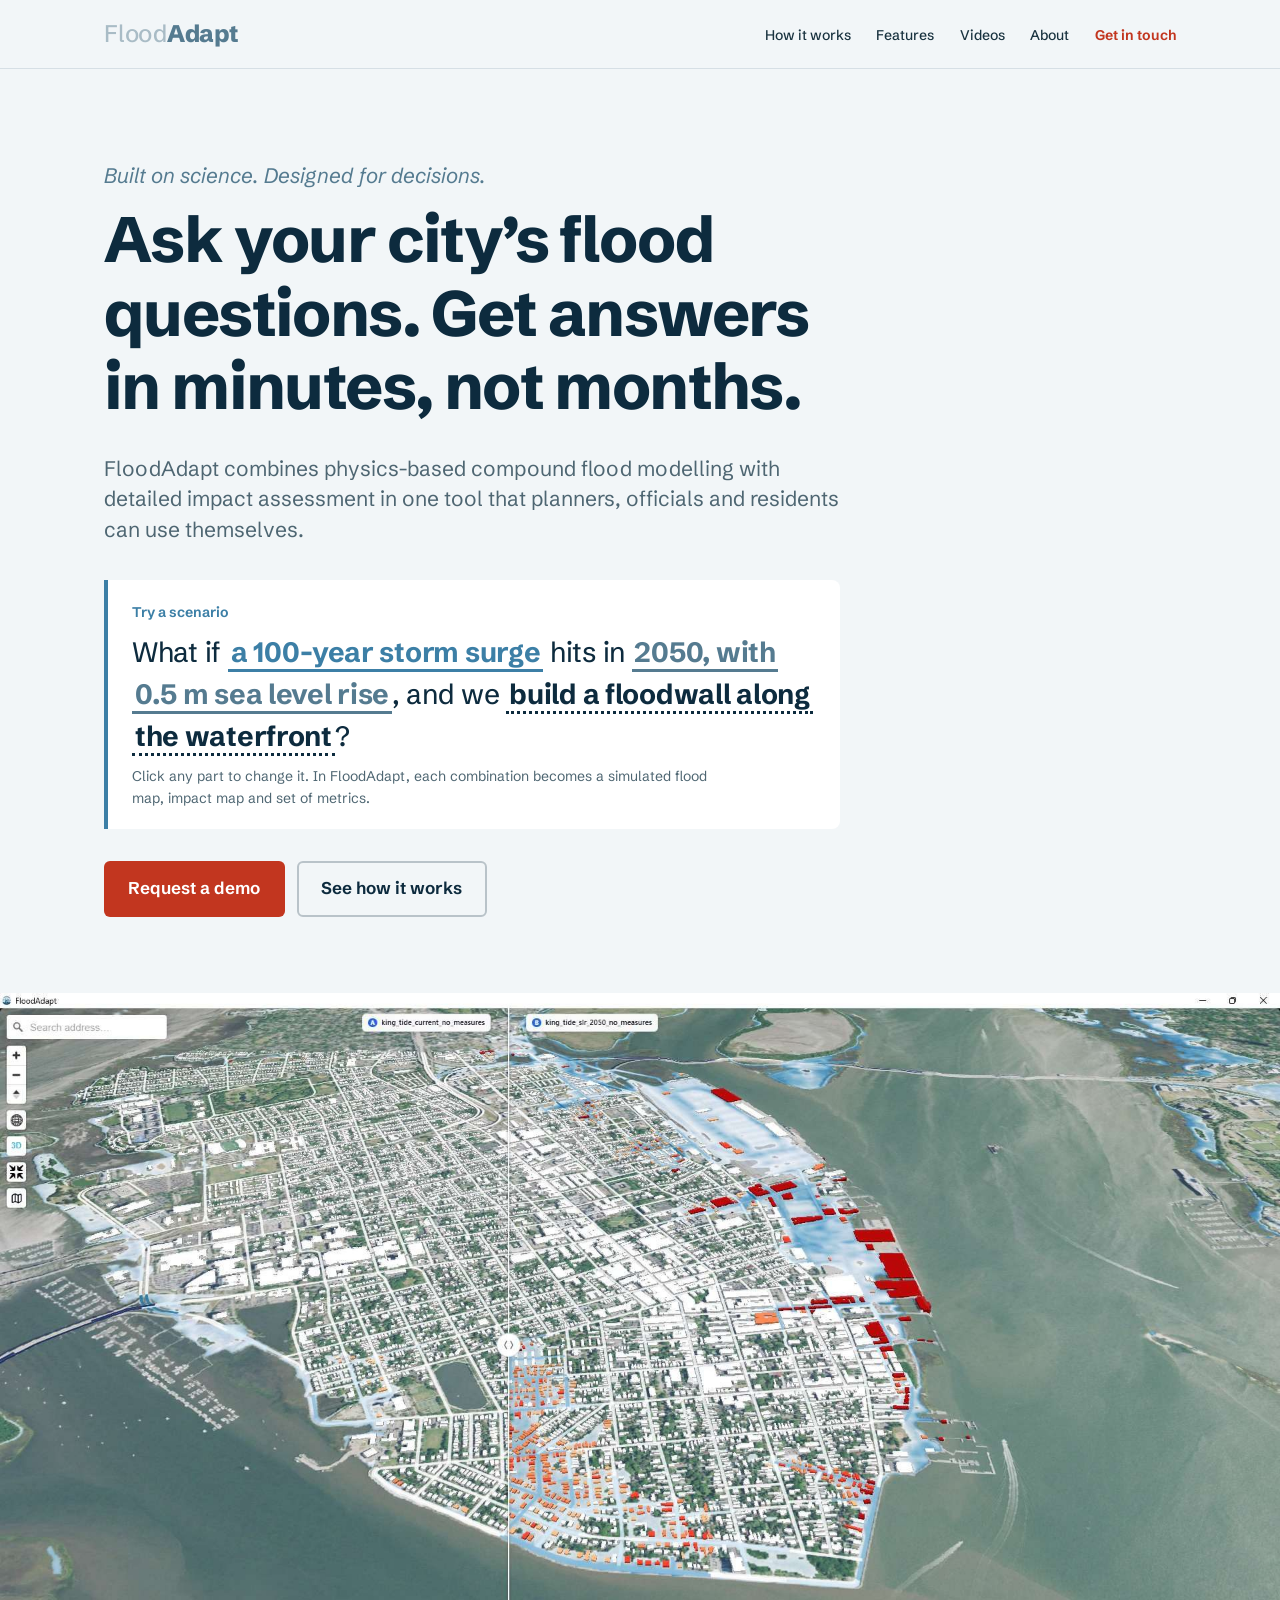
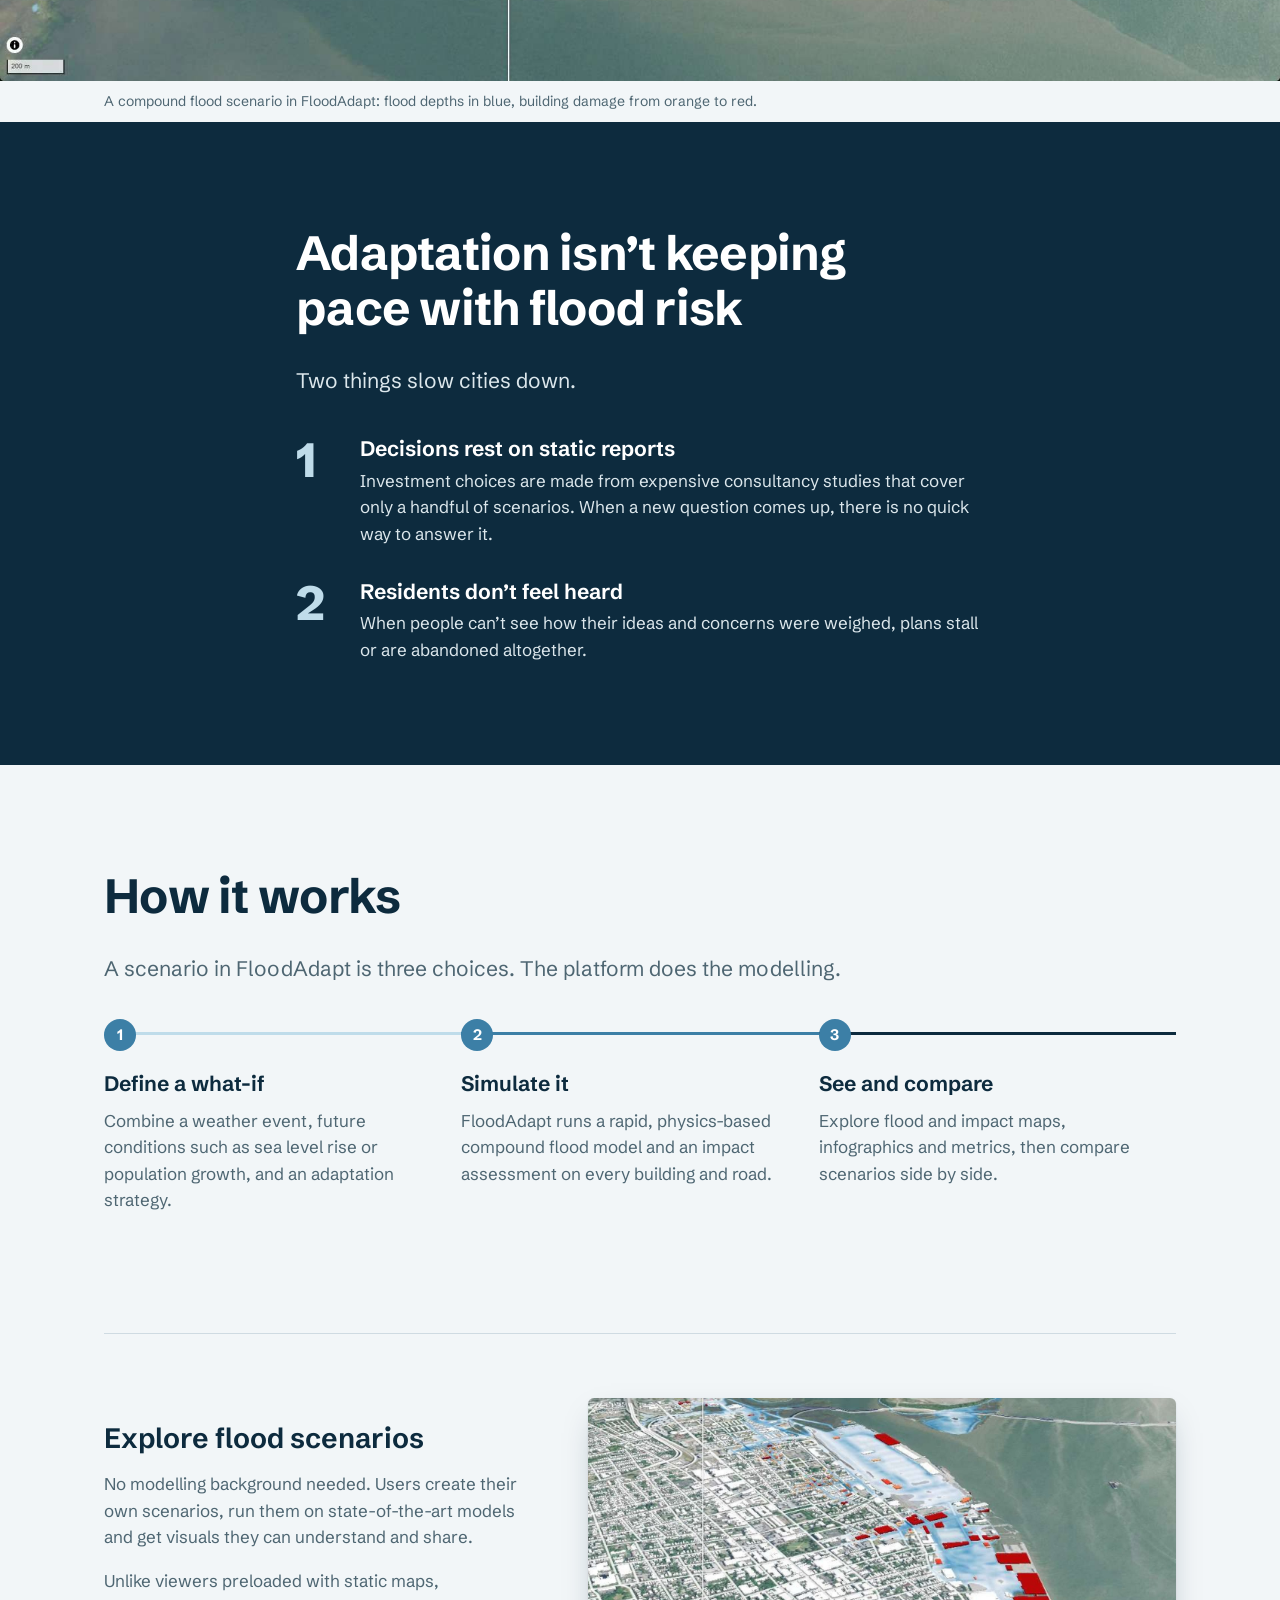
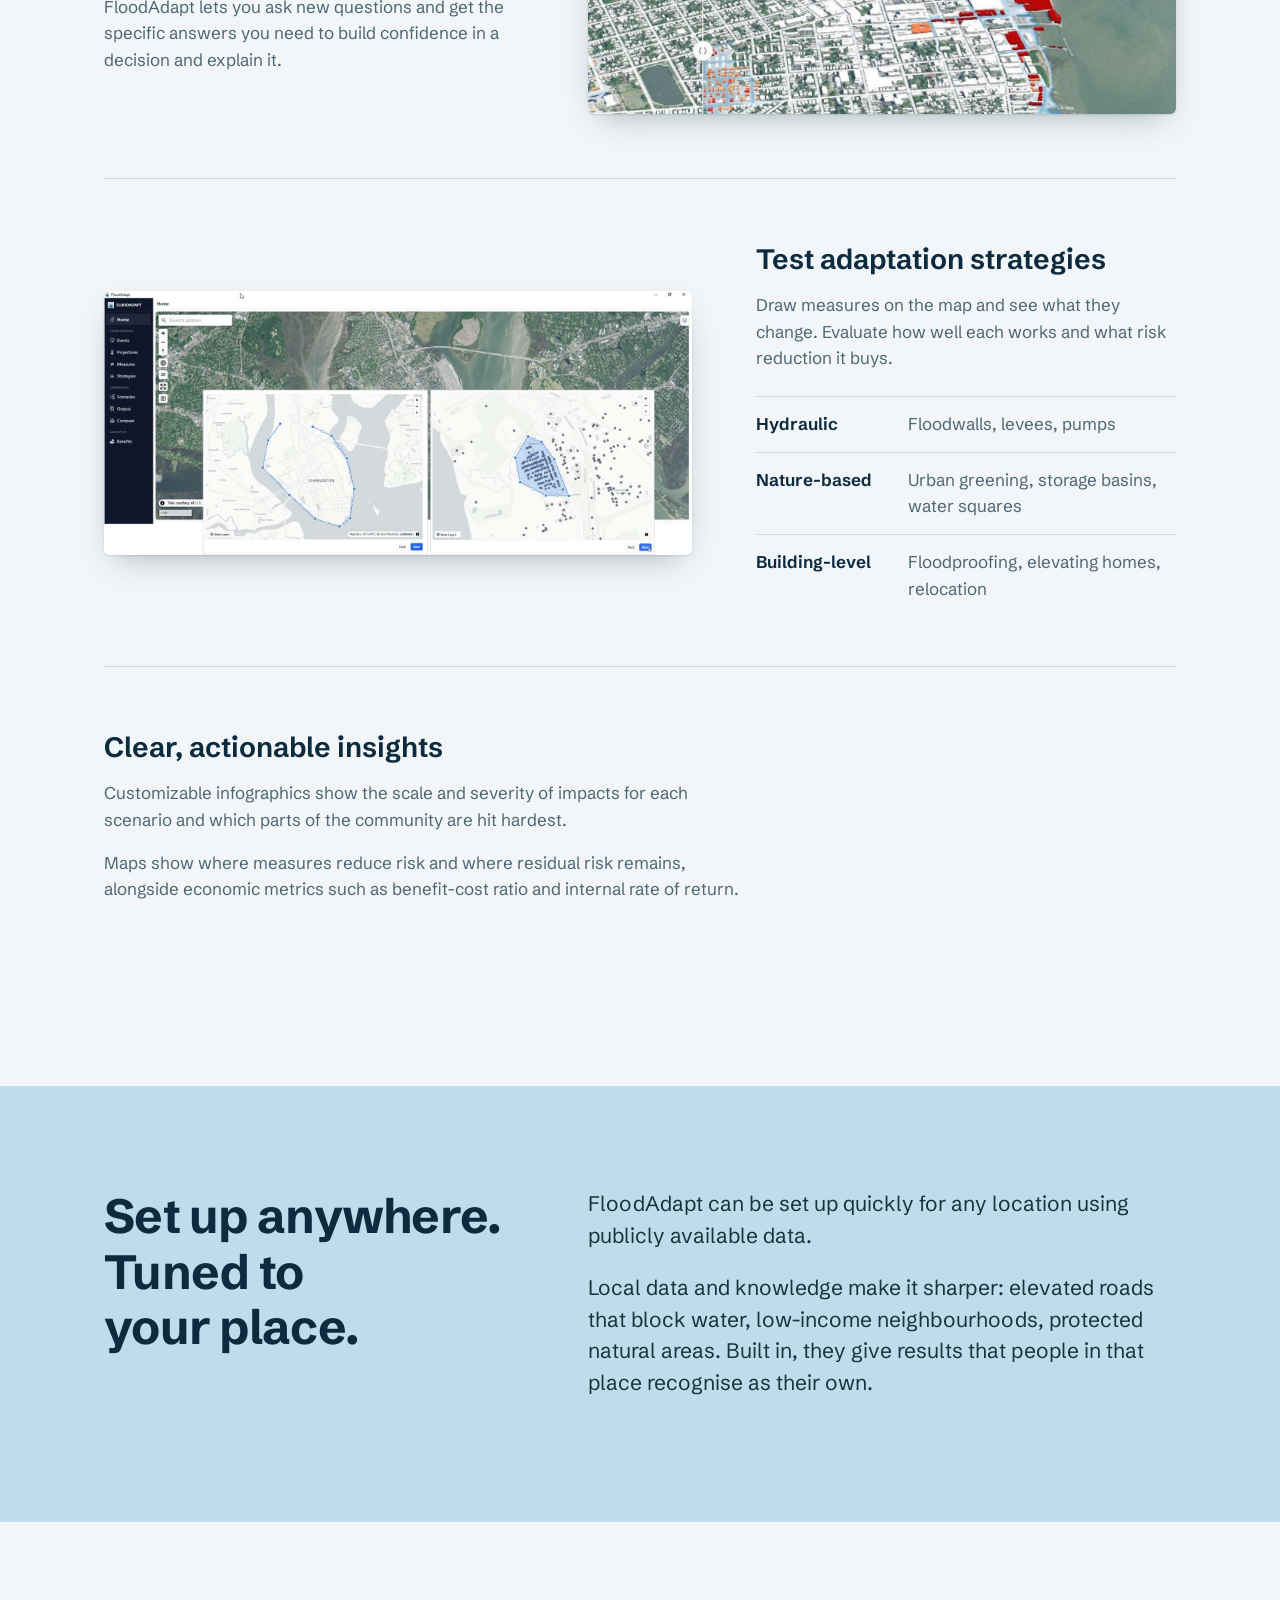
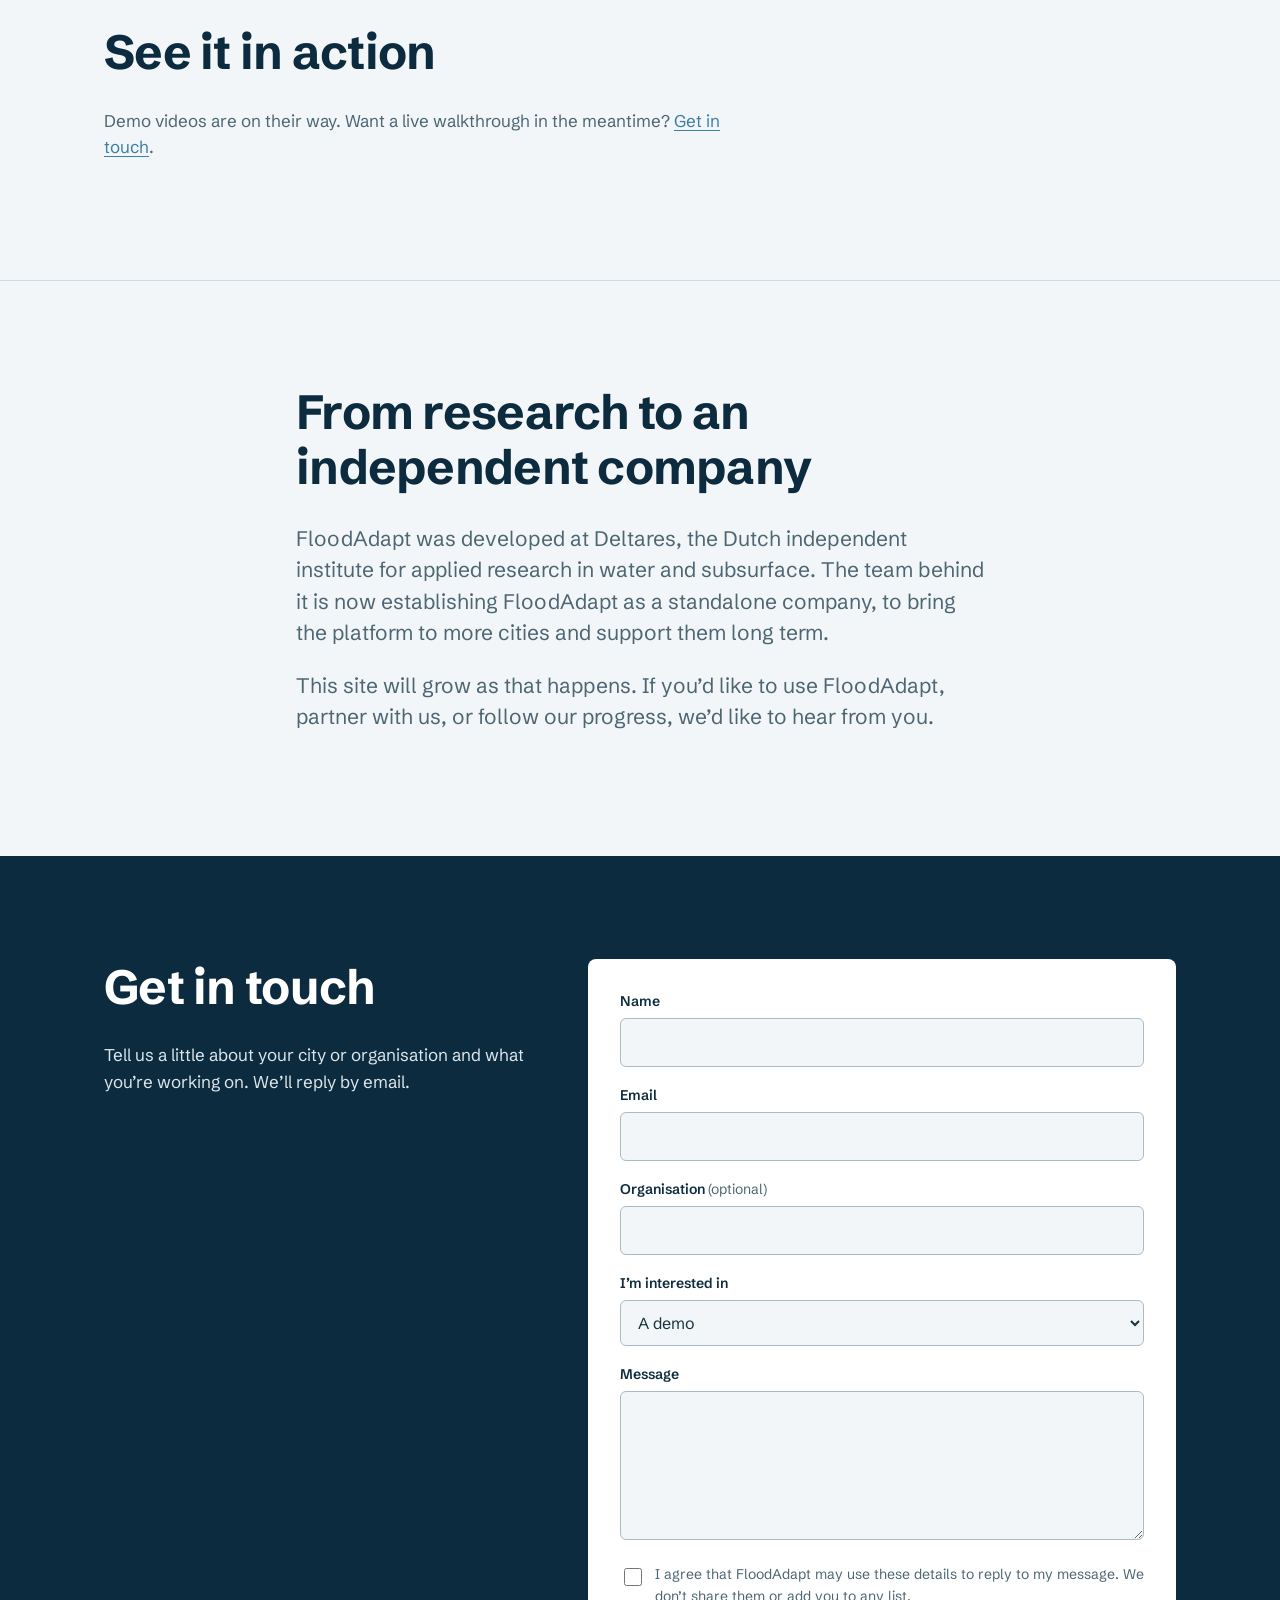
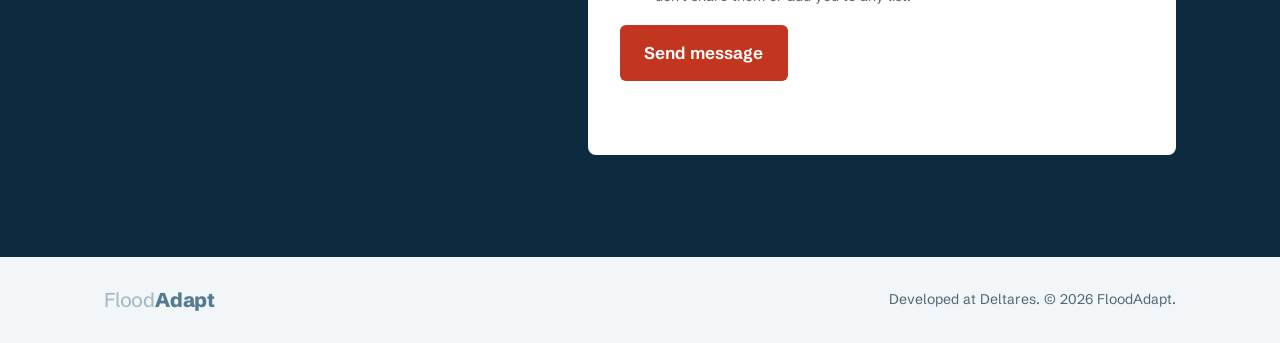
==== index.html @ 4615e12a "Add files via upload" ====
<!doctype html>
<html lang="en">
<head>
  <meta charset="utf-8">
  <meta name="viewport" content="width=device-width, initial-scale=1">
  <title>FloodAdapt — Built on science. Designed for decisions.</title>
  <meta name="description" content="FloodAdapt lets cities explore what-if flood scenarios, test adaptation strategies and see impacts and benefits in minutes, without a modelling background.">
  <meta property="og:title" content="FloodAdapt">
  <meta property="og:description" content="Rapid compound flood modelling and impact assessment for adaptation decisions.">
  <meta property="og:image" content="https://floodadapt.com/assets/img/charleston-3d.jpg">
  <meta property="og:url" content="https://floodadapt.com/">
  <link rel="icon" href="assets/favicon.svg" type="image/svg+xml">
  <link rel="preconnect" href="https://fonts.googleapis.com">
  <link rel="preconnect" href="https://fonts.gstatic.com" crossorigin>
  <link href="https://fonts.googleapis.com/css2?family=Schibsted+Grotesk:ital,wght@0,400..900;1,400..700&display=swap" rel="stylesheet">
  <link rel="stylesheet" href="styles.css">
</head>
<body>
  <a class="skip" href="#main">Skip to content</a>

  <header class="site-header">
    <div class="wrap header-inner">
      <a href="#" class="wordmark" aria-label="FloodAdapt home"><span class="wm-flood">Flood</span><span class="wm-adapt">Adapt</span></a>
      <nav aria-label="Main">
        <ul class="nav">
          <li><a href="#how">How it works</a></li>
          <li><a href="#features">Features</a></li>
          <li><a href="#videos">Videos</a></li>
          <li><a href="#about">About</a></li>
          <li><a href="#contact" class="nav-cta">Get in touch</a></li>
        </ul>
      </nav>
    </div>
  </header>

  <main id="main">
    <!-- HERO -->
    <section class="hero">
      <div class="wrap hero-grid">
        <div class="hero-copy">
          <p class="tagline">Built on science. Designed for decisions.</p>
          <h1>Ask your city’s flood questions. Get answers in minutes, not months.</h1>
          <p class="lede">FloodAdapt combines physics-based compound flood modelling with detailed impact assessment in one tool that planners, officials and residents can use themselves.</p>

          <div class="whatif" aria-live="polite">
            <p class="whatif-label">Try a scenario</p>
            <p class="whatif-sentence">
              What if
              <span role="button" tabindex="0" class="chip chip-event" data-set="event">a 100-year storm surge</span>
              hits in
              <span role="button" tabindex="0" class="chip chip-future" data-set="future">2050, with 0.5 m sea level rise</span>,
              and we
              <span role="button" tabindex="0" class="chip chip-strategy" data-set="strategy">build a floodwall along the waterfront</span>?
            </p>
            <p class="whatif-note">Click any part to change it. In FloodAdapt, each combination becomes a simulated flood map, impact map and set of metrics.</p>
          </div>

          <div class="hero-actions">
            <a href="#contact" class="btn btn-primary">Request a demo</a>
            <a href="#how" class="btn btn-quiet">See how it works</a>
          </div>
        </div>
      </div>
      <figure class="hero-image">
        <img src="assets/img/charleston-3d.jpg" width="1920" height="1032"
             alt="FloodAdapt 3D view of a coastal city, with flooded streets in blue and impacted buildings shaded orange to red by damage.">
        <figcaption class="wrap">A compound flood scenario in FloodAdapt: flood depths in blue, building damage from orange to red.</figcaption>
      </figure>
    </section>

    <!-- PROBLEM -->
    <section class="problem" aria-labelledby="problem-h">
      <div class="wrap narrow">
        <h2 id="problem-h">Adaptation isn’t keeping pace with flood risk</h2>
        <p>Two things slow cities down.</p>
        <ol class="reasons">
          <li>
            <h3>Decisions rest on static reports</h3>
            <p>Investment choices are made from expensive consultancy studies that cover only a handful of scenarios. When a new question comes up, there is no quick way to answer it.</p>
          </li>
          <li>
            <h3>Residents don’t feel heard</h3>
            <p>When people can’t see how their ideas and concerns were weighed, plans stall or are abandoned altogether.</p>
          </li>
        </ol>
      </div>
    </section>

    <!-- HOW IT WORKS -->
    <section id="how" class="how" aria-labelledby="how-h">
      <div class="wrap">
        <h2 id="how-h">How it works</h2>
        <p class="section-intro">A scenario in FloodAdapt is three choices. The platform does the modelling.</p>
        <ol class="steps">
          <li>
            <h3>Define a what-if</h3>
            <p>Combine a weather event, future conditions such as sea level rise or population growth, and an adaptation strategy.</p>
          </li>
          <li>
            <h3>Simulate it</h3>
            <p>FloodAdapt runs a rapid, physics-based compound flood model and an impact assessment on every building and road.</p>
          </li>
          <li>
            <h3>See and compare</h3>
            <p>Explore flood and impact maps, infographics and metrics, then compare scenarios side by side.</p>
          </li>
        </ol>
      </div>
    </section>

    <!-- FEATURES -->
    <section id="features" class="features" aria-labelledby="features-h">
      <div class="wrap">
        <h2 id="features-h" class="visually-hidden">Features</h2>

        <article class="feature">
          <div class="feature-text">
            <h3>Explore flood scenarios</h3>
            <p>No modelling background needed. Users create their own scenarios, run them on state-of-the-art models and get visuals they can understand and share.</p>
            <p>Unlike viewers preloaded with static maps, FloodAdapt lets you ask new questions and get the specific answers you need to build confidence in a decision and explain it.</p>
          </div>
          <figure class="feature-media">
            <img src="assets/img/waterfront-detail.jpg" width="1560" height="840" loading="lazy"
                 alt="Close-up of a flooded waterfront in FloodAdapt, with the most damaged buildings shown in red.">
          </figure>
        </article>

        <article class="feature feature-flip">
          <div class="feature-text">
            <h3>Test adaptation strategies</h3>
            <p>Draw measures on the map and see what they change. Evaluate how well each works and what risk reduction it buys.</p>
            <dl class="measures">
              <div><dt>Hydraulic</dt><dd>Floodwalls, levees, pumps</dd></div>
              <div><dt>Nature-based</dt><dd>Urban greening, storage basins, water squares</dd></div>
              <div><dt>Building-level</dt><dd>Floodproofing, elevating homes, relocation</dd></div>
            </dl>
          </div>
          <figure class="feature-media">
            <img src="assets/img/strategies-ui.jpg" width="1621" height="728" loading="lazy"
                 alt="FloodAdapt interface showing a floodwall drawn along a peninsula and a polygon selecting buildings for elevation.">
          </figure>
        </article>

        <article class="feature">
          <div class="feature-text">
            <h3>Clear, actionable insights</h3>
            <p>Customizable infographics show the scale and severity of impacts for each scenario and which parts of the community are hit hardest.</p>
            <p>Maps show where measures reduce risk and where residual risk remains, alongside economic metrics such as benefit-cost ratio and internal rate of return.</p>
          </div>
          <figure class="feature-media placeholder" data-placeholder="Add an infographic or benefits screenshot: assets/img/insights.jpg">
            <!-- Replace this figure's contents with:
                 <img src="assets/img/insights.jpg" width="1600" height="900" loading="lazy" alt="...">
                 and remove the "placeholder" class and data-placeholder attribute. -->
          </figure>
        </article>
      </div>
    </section>

    <!-- ANYWHERE -->
    <section class="anywhere" aria-labelledby="anywhere-h">
      <div class="wrap anywhere-grid">
        <h2 id="anywhere-h">Set up anywhere. Tuned to your place.</h2>
        <div>
          <p>FloodAdapt can be set up quickly for any location using publicly available data.</p>
          <p>Local data and knowledge make it sharper: elevated roads that block water, low-income neighbourhoods, protected natural areas. Built in, they give results that people in that place recognise as their own.</p>
        </div>
      </div>
    </section>

    <!-- VIDEOS -->
    <section id="videos" class="videos" aria-labelledby="videos-h">
      <div class="wrap">
        <h2 id="videos-h">See it in action</h2>
        <!--
          To add a video, put its YouTube ID in data-youtube (the part after v= in the URL),
          OR a self-hosted file path in data-mp4 (e.g. assets/video/demo.mp4, keep it under ~50 MB).
          Videos with neither stay hidden on the live site.
        -->
        <div class="video-grid">
          <figure class="video" data-youtube="" data-mp4="" data-poster="assets/img/charleston-3d.jpg">
            <figcaption>Running a scenario from start to finish</figcaption>
          </figure>
          <figure class="video" data-youtube="" data-mp4="" data-poster="assets/img/strategies-ui.jpg">
            <figcaption>Designing and comparing an adaptation strategy</figcaption>
          </figure>
        </div>
        <p class="videos-empty">Demo videos are on their way. Want a live walkthrough in the meantime? <a href="#contact">Get in touch</a>.</p>
      </div>
    </section>

    <!-- ABOUT -->
    <section id="about" class="about" aria-labelledby="about-h">
      <div class="wrap narrow">
        <h2 id="about-h">From research to an independent company</h2>
        <p>FloodAdapt was developed at Deltares, the Dutch independent institute for applied research in water and subsurface. The team behind it is now establishing FloodAdapt as a standalone company, to bring the platform to more cities and support them long term.</p>
        <p>This site will grow as that happens. If you’d like to use FloodAdapt, partner with us, or follow our progress, we’d like to hear from you.</p>
      </div>
    </section>

    <!-- CONTACT -->
    <section id="contact" class="contact" aria-labelledby="contact-h">
      <div class="wrap contact-grid">
        <div>
          <h2 id="contact-h">Get in touch</h2>
          <p>Tell us a little about your city or organisation and what you’re working on. We’ll reply by email.</p>
        </div>

        <!-- Form handled by Formspree. Replace YOUR_FORM_ID (see README). -->
        <form class="contact-form" action="https://formspree.io/f/YOUR_FORM_ID" method="POST" novalidate>
          <div class="field">
            <label for="name">Name</label>
            <input id="name" name="name" type="text" autocomplete="name" required>
          </div>
          <div class="field">
            <label for="email">Email</label>
            <input id="email" name="email" type="email" autocomplete="email" required>
          </div>
          <div class="field">
            <label for="org">Organisation <span class="opt">(optional)</span></label>
            <input id="org" name="organisation" type="text" autocomplete="organization">
          </div>
          <div class="field">
            <label for="interest">I’m interested in</label>
            <select id="interest" name="interest">
              <option>A demo</option>
              <option>Using FloodAdapt for my city or region</option>
              <option>Partnering or collaborating</option>
              <option>Research use</option>
              <option>Something else</option>
            </select>
          </div>
          <div class="field">
            <label for="message">Message</label>
            <textarea id="message" name="message" rows="5" required></textarea>
          </div>
          <!-- spam honeypot: leave hidden -->
          <input type="text" name="_gotcha" class="hp" tabindex="-1" autocomplete="off" aria-hidden="true">
          <div class="field check">
            <input id="consent" name="consent" type="checkbox" value="yes" required>
            <label for="consent">I agree that FloodAdapt may use these details to reply to my message. We don’t share them or add you to any list.</label>
          </div>
          <button type="submit" class="btn btn-primary">Send message</button>
          <p class="form-status" role="status" aria-live="polite"></p>
        </form>
      </div>
    </section>
  </main>

  <footer class="site-footer">
    <div class="wrap footer-inner">
      <a href="#" class="wordmark small" aria-label="FloodAdapt home"><span class="wm-flood">Flood</span><span class="wm-adapt">Adapt</span></a>
      <p>Developed at Deltares. © <span id="year">2026</span> FloodAdapt.</p>
    </div>
  </footer>

  <script src="main.js" defer></script>
</body>
</html>
---- styles.css ----
:root {
  --navy: #0D2B3E;
  --slate: #557B90;
  --slate-light: #A9BCC6;
  --shallow: #BFDCEA;
  --deep: #3C7FA6;
  --paper: #F2F6F8;
  --white: #FFFFFF;
  --impact: #C2361F;
  --impact-dark: #9E2a17;
  --ink: #18323F;
  --muted: #4E6672;

  --font: "Schibsted Grotesk", system-ui, -apple-system, "Segoe UI", sans-serif;
  --step--1: 0.875rem;
  --step-0: 1.0625rem;
  --step-1: 1.3125rem;
  --step-2: 1.75rem;
  --step-3: clamp(2rem, 1.4rem + 2.4vw, 3rem);
  --step-4: clamp(2.4rem, 1.5rem + 3.6vw, 4rem);

  --gutter: clamp(1rem, 4vw, 2.5rem);
  --section: clamp(4rem, 8vw, 7.5rem);
  --maxw: 72rem;
}

*, *::before, *::after { box-sizing: border-box; }
html { scroll-behavior: smooth; scroll-padding-top: 5rem; }
@media (prefers-reduced-motion: reduce) { html { scroll-behavior: auto; } }

body {
  margin: 0;
  font-family: var(--font);
  font-size: var(--step-0);
  line-height: 1.55;
  color: var(--ink);
  background: var(--paper);
  -webkit-font-smoothing: antialiased;
}
img { max-width: 100%; height: auto; display: block; }
h1, h2, h3 { line-height: 1.15; margin: 0 0 0.6em; text-wrap: balance; }
h2 { font-size: var(--step-3); font-weight: 700; letter-spacing: -0.015em; color: var(--navy); }
h3 { font-size: var(--step-1); font-weight: 650; color: var(--navy); }
p { margin: 0 0 1em; max-width: 65ch; }
a { color: var(--deep); text-underline-offset: 0.18em; }
a:hover { color: var(--navy); }
:focus-visible { outline: 3px solid var(--deep); outline-offset: 3px; border-radius: 2px; }

.wrap { width: 100%; max-width: var(--maxw); margin: 0 auto; padding: 0 var(--gutter); }
.narrow { max-width: 48rem; }
.visually-hidden { position: absolute !important; width: 1px; height: 1px; overflow: hidden; clip: rect(0 0 0 0); white-space: nowrap; }
.skip { position: absolute; left: -999px; top: 0; background: var(--navy); color: #fff; padding: .6rem 1rem; z-index: 100; }
.skip:focus { left: 1rem; top: 1rem; }

/* Wordmark — mirrors the brochure: light "Flood", bold "Adapt" */
.wordmark { text-decoration: none; font-size: 1.5rem; letter-spacing: -0.01em; line-height: 1; }
.wm-flood { font-weight: 500; color: var(--slate-light); }
.wm-adapt { font-weight: 800; color: var(--slate); }
.wordmark.small { font-size: 1.25rem; }

/* Header */
.site-header {
  position: sticky; top: 0; z-index: 50;
  background: color-mix(in srgb, var(--paper) 92%, transparent);
  backdrop-filter: blur(8px);
  border-bottom: 1px solid color-mix(in srgb, var(--slate) 18%, transparent);
}
.header-inner { display: flex; align-items: center; justify-content: space-between; gap: 1rem; min-height: 4.25rem; }
.nav { display: flex; gap: clamp(.75rem, 2vw, 1.75rem); list-style: none; margin: 0; padding: 0; align-items: center; }
.nav a { color: var(--ink); text-decoration: none; font-size: var(--step--1); font-weight: 500; }
.nav a:hover { color: var(--deep); }
.nav .nav-cta { color: var(--impact); font-weight: 650; }
@media (max-width: 760px) {
  .nav li:not(:last-child) { display: none; }
}

/* Buttons */
.btn {
  display: inline-flex; align-items: center; justify-content: center;
  font: inherit; font-weight: 650; font-size: var(--step-0);
  padding: .8rem 1.4rem; border-radius: 6px; text-decoration: none; cursor: pointer;
  border: 2px solid transparent;
}
.btn-primary { background: var(--impact); color: #fff; }
.btn-primary:hover { background: var(--impact-dark); color: #fff; }
.btn-quiet { color: var(--navy); border-color: color-mix(in srgb, var(--navy) 25%, transparent); }
.btn-quiet:hover { border-color: var(--navy); color: var(--navy); }

/* Hero */
.hero { padding-top: clamp(3rem, 7vw, 6rem); }
.hero-copy { max-width: 46rem; }
.tagline { color: var(--slate); font-style: italic; font-size: var(--step-1); margin-bottom: .75rem; }
.hero h1 { font-size: var(--step-4); font-weight: 750; letter-spacing: -0.025em; color: var(--navy); margin-bottom: .45em; }
.lede { font-size: var(--step-1); color: var(--muted); line-height: 1.45; }

.whatif {
  margin: 2.25rem 0 2rem;
  padding: 1.4rem 1.5rem 1.2rem;
  background: var(--white);
  border-left: 4px solid var(--deep);
  border-radius: 0 8px 8px 0;
}
.whatif-label { font-size: var(--step--1); font-weight: 650; color: var(--deep); margin-bottom: .4rem; }
.whatif-sentence { font-size: var(--step-2); line-height: 1.5; font-weight: 450; color: var(--navy); letter-spacing: -0.01em; margin-bottom: .6rem; max-width: none; }
.chip {
  display: inline; text-align: left;
  font: inherit; color: inherit; cursor: pointer;
  -webkit-box-decoration-break: clone; box-decoration-break: clone;
  background: none; border: 0; padding: 0 .1em;
  border-bottom: 3px solid currentColor;
  font-weight: 700;
}
.chip-event { color: var(--deep); }
.chip-future { color: var(--slate); }
.chip-strategy { color: var(--navy); border-bottom-style: dotted; }
.chip:hover { background: var(--shallow); }
.chip.changed { animation: rise .45s ease-out; }
@keyframes rise {
  from { box-shadow: inset 0 -0.2em 0 var(--shallow); }
  to { box-shadow: inset 0 -1.6em 0 transparent; }
}
@media (prefers-reduced-motion: reduce) { .chip.changed { animation: none; } }
@media (max-width: 600px) {
  .whatif { padding: 1.1rem 1.1rem 1rem; }
  .whatif-sentence { font-size: var(--step-1); }
  .hero-image img { aspect-ratio: 4 / 3; }
}
.whatif-note { font-size: var(--step--1); color: var(--muted); margin: 0; }

.hero-actions { display: flex; flex-wrap: wrap; gap: .75rem; }

.hero-image { margin: clamp(3rem, 6vw, 5rem) 0 0; }
.hero-image img { width: 100%; max-height: 78vh; object-fit: cover; object-position: 50% 45%; }
.hero-image figcaption { font-size: var(--step--1); color: var(--muted); padding-top: .6rem; padding-bottom: .6rem; }

/* Problem */
.problem { background: var(--navy); color: #DCE7EC; padding: var(--section) 0; }
.problem h2 { color: #fff; }
.problem > .wrap > p { font-size: var(--step-1); }
.reasons { list-style: none; counter-reset: r; padding: 0; margin: 2.5rem 0 0; display: grid; gap: 2rem; }
.reasons li { counter-increment: r; display: grid; grid-template-columns: 3rem 1fr; column-gap: 1rem; }
.reasons li::before {
  content: counter(r); grid-row: span 2;
  font-size: var(--step-3); font-weight: 800; line-height: 1; color: var(--shallow);
}
.reasons h3 { color: #fff; margin-bottom: .35em; }
.reasons p { margin: 0; }

/* How it works */
.how { padding: var(--section) 0; }
.section-intro { font-size: var(--step-1); color: var(--muted); }
.steps { list-style: none; padding: 0; margin: 3rem 0 0; display: grid; grid-template-columns: repeat(3, 1fr); gap: 0; counter-reset: s; }
.steps li { counter-increment: s; padding: 1.5rem 1.75rem 0 0; border-top: 3px solid var(--shallow); position: relative; }
.steps li::before {
  content: counter(s);
  position: absolute; top: -1.05rem; left: 0;
  width: 2rem; height: 2rem; border-radius: 50%;
  display: grid; place-items: center;
  background: var(--deep); color: #fff; font-weight: 700; font-size: .95rem;
}
.steps li:nth-child(2) { border-top-color: var(--deep); }
.steps li:nth-child(3) { border-top-color: var(--navy); }
.steps h3 { margin-top: .75rem; }
.steps p { color: var(--muted); }
@media (max-width: 760px) {
  .steps { grid-template-columns: 1fr; gap: 2.5rem; }
}

/* Features */
.features { padding: 0 0 var(--section); }
.feature {
  display: grid; grid-template-columns: 5fr 7fr; gap: clamp(2rem, 5vw, 4.5rem);
  align-items: center; padding: clamp(2.5rem, 5vw, 4rem) 0;
  border-top: 1px solid color-mix(in srgb, var(--slate) 22%, transparent);
}
.feature-flip { grid-template-columns: 7fr 5fr; }
.feature-flip .feature-text { order: 2; }
.feature h3 { font-size: var(--step-2); }
.feature-text p { color: var(--muted); }
.feature-media { margin: 0; }
.feature-media img { border-radius: 6px; box-shadow: 0 1px 2px rgba(13,43,62,.12), 0 12px 32px -12px rgba(13,43,62,.35); }
.placeholder {
  aspect-ratio: 16 / 9; border: 2px dashed var(--slate-light); border-radius: 6px;
  display: grid; place-items: center; padding: 1.5rem; text-align: center;
  color: var(--slate); font-size: var(--step--1); background: var(--white);
}
.placeholder::after { content: attr(data-placeholder); }
.is-live .placeholder { display: none; }
.is-live .feature:has(.placeholder) { grid-template-columns: 1fr; }

.measures { margin: 1.5rem 0 0; display: grid; gap: .9rem; }
.measures div { display: grid; grid-template-columns: 8.5rem 1fr; gap: 1rem; padding-top: .9rem; border-top: 1px solid color-mix(in srgb, var(--slate) 22%, transparent); }
.measures dt { font-weight: 650; color: var(--navy); }
.measures dd { margin: 0; color: var(--muted); }
@media (max-width: 860px) {
  .feature, .feature-flip { grid-template-columns: 1fr; }
  .feature-flip .feature-text { order: 0; }
}

/* Anywhere */
.anywhere { background: var(--shallow); padding: var(--section) 0; }
.anywhere-grid { display: grid; grid-template-columns: 5fr 7fr; gap: clamp(2rem, 5vw, 4.5rem); }
.anywhere h2 { margin: 0; }
.anywhere p { font-size: var(--step-1); line-height: 1.5; color: var(--ink); }
@media (max-width: 860px) { .anywhere-grid { grid-template-columns: 1fr; } }

/* Videos */
.videos { padding: var(--section) 0; }
.video-grid { display: grid; grid-template-columns: repeat(2, 1fr); gap: 2rem; margin-top: 2rem; }
.video { margin: 0; }
.video-frame { position: relative; aspect-ratio: 16 / 9; background: var(--navy); border-radius: 6px; overflow: hidden; }
.video-frame iframe, .video-frame video, .video-frame img { position: absolute; inset: 0; width: 100%; height: 100%; border: 0; object-fit: cover; }
.video-frame .play {
  position: absolute; inset: 0; width: 100%; border: 0; cursor: pointer;
  background: linear-gradient(to top, rgba(13,43,62,.75), rgba(13,43,62,.1));
  color: #fff; font: inherit; font-weight: 650; display: flex; align-items: flex-end; justify-content: flex-start;
  padding: 1.25rem; gap: .75rem;
}
.video-frame .play svg { width: 2.75rem; height: 2.75rem; flex: none; }
.video-frame .play span { padding-bottom: .55rem; font-size: var(--step--1); }
.video-frame.empty { display: grid; place-items: center; color: var(--slate-light); font-size: var(--step--1); padding: 1rem; text-align: center; }
.video figcaption { padding-top: .75rem; font-weight: 600; color: var(--navy); }
.videos-empty { display: none; color: var(--muted); }
.is-live .video.unset { display: none; }
.is-live .videos.no-videos .video-grid { display: none; }
.is-live .videos.no-videos .videos-empty { display: block; }
@media (max-width: 760px) { .video-grid { grid-template-columns: 1fr; } }

/* About */
.about { padding: var(--section) 0; border-top: 1px solid color-mix(in srgb, var(--slate) 22%, transparent); }
.about p { color: var(--muted); font-size: var(--step-1); line-height: 1.5; }

/* Contact */
.contact { background: var(--navy); color: #DCE7EC; padding: var(--section) 0; }
.contact h2 { color: #fff; }
.contact-grid { display: grid; grid-template-columns: 5fr 7fr; gap: clamp(2rem, 5vw, 4.5rem); }
.contact-form { background: var(--white); color: var(--ink); padding: clamp(1.25rem, 3vw, 2rem); border-radius: 8px; }
.field { margin-bottom: 1.1rem; }
.field label { display: block; font-weight: 600; font-size: var(--step--1); margin-bottom: .35rem; color: var(--navy); }
.opt { font-weight: 400; color: var(--muted); }
input[type=text], input[type=email], select, textarea {
  width: 100%; font: inherit; font-size: 1rem; color: var(--ink);
  padding: .7rem .8rem; border: 1px solid var(--slate-light); border-radius: 6px; background: var(--paper);
}
input:focus, select:focus, textarea:focus { outline: 3px solid var(--shallow); border-color: var(--deep); }
textarea { resize: vertical; }
.field.check { display: grid; grid-template-columns: auto 1fr; gap: .65rem; align-items: start; }
.field.check input { margin-top: .25rem; width: 1.1rem; height: 1.1rem; accent-color: var(--deep); }
.field.check label { font-weight: 400; color: var(--muted); margin: 0; }
.hp { position: absolute; left: -9999px; }
.form-status { margin: 1rem 0 0; font-weight: 600; min-height: 1.5em; }
.form-status.ok { color: #1F6B45; }
.form-status.err { color: var(--impact); }
.field-error { border-color: var(--impact) !important; }
@media (max-width: 860px) { .contact-grid { grid-template-columns: 1fr; } }

/* Footer */
.site-footer { padding: 2rem 0; background: var(--paper); }
.footer-inner { display: flex; flex-wrap: wrap; justify-content: space-between; align-items: center; gap: 1rem; }
.site-footer p { margin: 0; font-size: var(--step--1); color: var(--muted); }
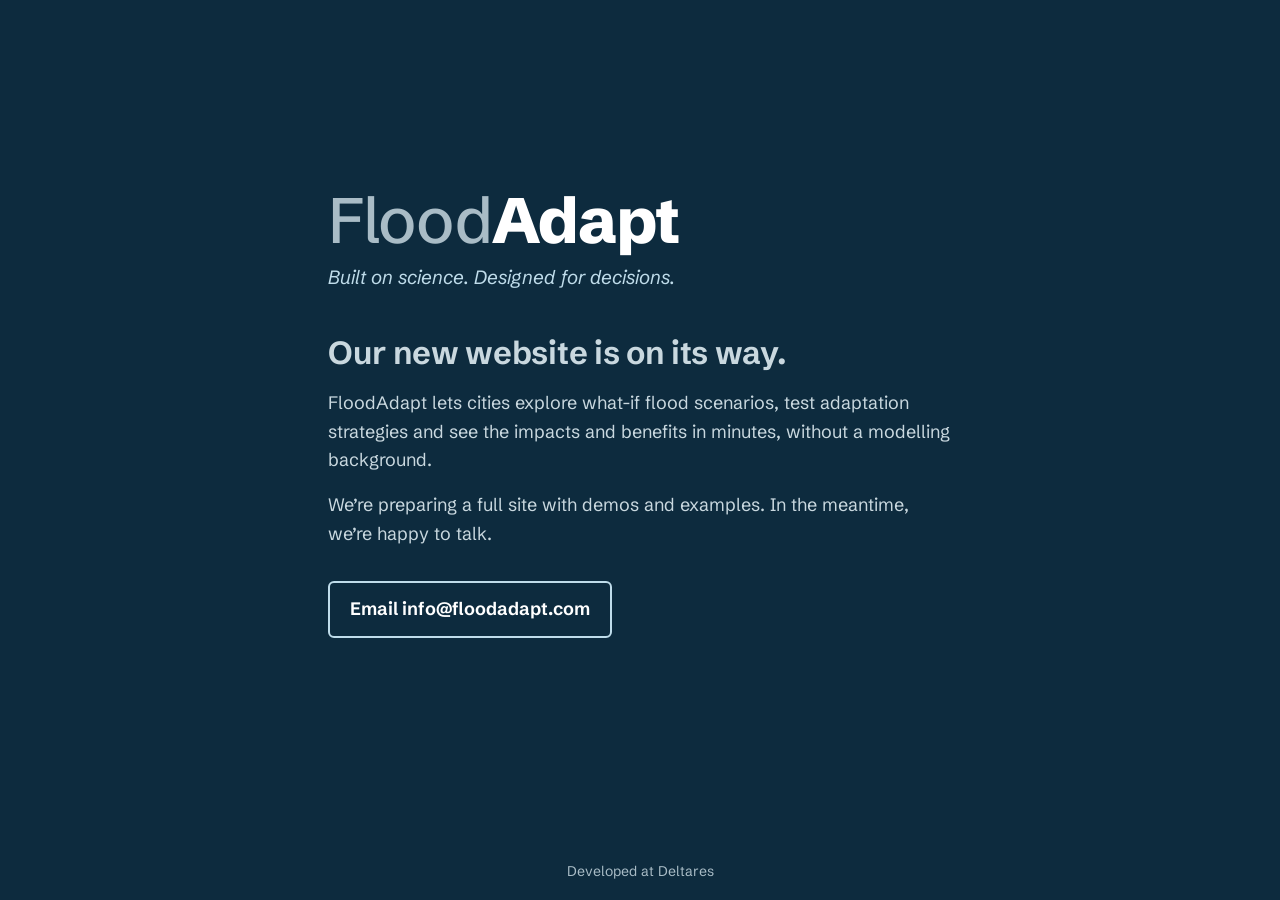
==== commit e59b0002: "Add files via upload" ====
--- a/index.html
+++ b/index.html
@@ -3,256 +3,83 @@
 <head>
   <meta charset="utf-8">
   <meta name="viewport" content="width=device-width, initial-scale=1">
-  <title>FloodAdapt — Built on science. Designed for decisions.</title>
-  <meta name="description" content="FloodAdapt lets cities explore what-if flood scenarios, test adaptation strategies and see impacts and benefits in minutes, without a modelling background.">
-  <meta property="og:title" content="FloodAdapt">
-  <meta property="og:description" content="Rapid compound flood modelling and impact assessment for adaptation decisions.">
-  <meta property="og:image" content="https://floodadapt.com/assets/img/charleston-3d.jpg">
-  <meta property="og:url" content="https://floodadapt.com/">
+  <title>FloodAdapt — Coming soon</title>
+  <meta name="description" content="FloodAdapt helps cities explore what-if flood scenarios and test adaptation strategies. Our new website is coming soon.">
   <link rel="icon" href="assets/favicon.svg" type="image/svg+xml">
   <link rel="preconnect" href="https://fonts.googleapis.com">
   <link rel="preconnect" href="https://fonts.gstatic.com" crossorigin>
-  <link href="https://fonts.googleapis.com/css2?family=Schibsted+Grotesk:ital,wght@0,400..900;1,400..700&display=swap" rel="stylesheet">
-  <link rel="stylesheet" href="styles.css">
+  <link href="https://fonts.googleapis.com/css2?family=Schibsted+Grotesk:ital,wght@0,400..800;1,400..600&display=swap" rel="stylesheet">
+  <style>
+    :root {
+      --navy: #0D2B3E;
+      --slate: #557B90;
+      --slate-light: #A9BCC6;
+      --shallow: #BFDCEA;
+      --paper: #F2F6F8;
+      --muted: #C9D8DF;
+    }
+    * { box-sizing: border-box; }
+    html, body { height: 100%; margin: 0; }
+    body {
+      font-family: "Schibsted Grotesk", system-ui, -apple-system, "Segoe UI", sans-serif;
+      color: #fff;
+      background: var(--navy);
+      -webkit-font-smoothing: antialiased;
+    }
+    .page {
+      min-height: 100%;
+      display: grid;
+      grid-template-rows: 1fr auto;
+      background:
+        linear-gradient(180deg, rgba(13,43,62,.92) 0%, rgba(13,43,62,.78) 45%, rgba(13,43,62,.55) 100%),
+        url("assets/img/coming-soon-bg.jpg") 35% 45% / cover no-repeat,
+        var(--navy);
+    }
+    main {
+      align-self: center;
+      width: 100%;
+      max-width: 44rem;
+      margin: 0 auto;
+      padding: clamp(3rem, 10vh, 6rem) clamp(1.25rem, 5vw, 2.5rem);
+    }
+    .wordmark { font-size: clamp(2.6rem, 2rem + 3vw, 4rem); letter-spacing: -0.02em; line-height: 1; margin: 0; }
+    .wm-flood { font-weight: 500; color: var(--slate-light); }
+    .wm-adapt { font-weight: 800; color: #fff; }
+    .tagline { font-style: italic; color: var(--shallow); font-size: 1.2rem; margin: .6rem 0 2.5rem; }
+    .status {
+      font-size: clamp(1.5rem, 1.2rem + 1.2vw, 2rem);
+      font-weight: 650; line-height: 1.25; letter-spacing: -0.01em;
+      margin: 0 0 1rem; max-width: 28ch;
+    }
+    p { font-size: 1.125rem; line-height: 1.6; color: var(--muted); margin: 0 0 1rem; max-width: 60ch; }
+    .contact { margin-top: 2rem; }
+    .contact a {
+      display: inline-block; color: #fff; font-weight: 650; text-decoration: none;
+      padding: .75rem 1.25rem; border: 2px solid var(--shallow); border-radius: 6px;
+    }
+    .contact a:hover { background: var(--shallow); color: var(--navy); }
+    a:focus-visible { outline: 3px solid var(--shallow); outline-offset: 3px; }
+    footer {
+      padding: 1.25rem clamp(1.25rem, 5vw, 2.5rem);
+      font-size: .875rem; color: var(--slate-light);
+      text-align: center;
+    }
+  </style>
 </head>
 <body>
-  <a class="skip" href="#main">Skip to content</a>
+  <div class="page">
+    <main>
+      <h1 class="wordmark"><span class="wm-flood">Flood</span><span class="wm-adapt">Adapt</span></h1>
+      <p class="tagline">Built on science. Designed for decisions.</p>
 
-  <header class="site-header">
-    <div class="wrap header-inner">
-      <a href="#" class="wordmark" aria-label="FloodAdapt home"><span class="wm-flood">Flood</span><span class="wm-adapt">Adapt</span></a>
-      <nav aria-label="Main">
-        <ul class="nav">
-          <li><a href="#how">How it works</a></li>
-          <li><a href="#features">Features</a></li>
-          <li><a href="#videos">Videos</a></li>
-          <li><a href="#about">About</a></li>
-          <li><a href="#contact" class="nav-cta">Get in touch</a></li>
-        </ul>
-      </nav>
-    </div>
-  </header>
+      <p class="status">Our new website is on its way.</p>
+      <p>FloodAdapt lets cities explore what-if flood scenarios, test adaptation strategies and see the impacts and benefits in minutes, without a modelling background.</p>
+      <p>We’re preparing a full site with demos and examples. In the meantime, we’re happy to talk.</p>
 
-  <main id="main">
-    <!-- HERO -->
-    <section class="hero">
-      <div class="wrap hero-grid">
-        <div class="hero-copy">
-          <p class="tagline">Built on science. Designed for decisions.</p>
-          <h1>Ask your city’s flood questions. Get answers in minutes, not months.</h1>
-          <p class="lede">FloodAdapt combines physics-based compound flood modelling with detailed impact assessment in one tool that planners, officials and residents can use themselves.</p>
-
-          <div class="whatif" aria-live="polite">
-            <p class="whatif-label">Try a scenario</p>
-            <p class="whatif-sentence">
-              What if
-              <span role="button" tabindex="0" class="chip chip-event" data-set="event">a 100-year storm surge</span>
-              hits in
-              <span role="button" tabindex="0" class="chip chip-future" data-set="future">2050, with 0.5 m sea level rise</span>,
-              and we
-              <span role="button" tabindex="0" class="chip chip-strategy" data-set="strategy">build a floodwall along the waterfront</span>?
-            </p>
-            <p class="whatif-note">Click any part to change it. In FloodAdapt, each combination becomes a simulated flood map, impact map and set of metrics.</p>
-          </div>
-
-          <div class="hero-actions">
-            <a href="#contact" class="btn btn-primary">Request a demo</a>
-            <a href="#how" class="btn btn-quiet">See how it works</a>
-          </div>
-        </div>
-      </div>
-      <figure class="hero-image">
-        <img src="assets/img/charleston-3d.jpg" width="1920" height="1032"
-             alt="FloodAdapt 3D view of a coastal city, with flooded streets in blue and impacted buildings shaded orange to red by damage.">
-        <figcaption class="wrap">A compound flood scenario in FloodAdapt: flood depths in blue, building damage from orange to red.</figcaption>
-      </figure>
-    </section>
-
-    <!-- PROBLEM -->
-    <section class="problem" aria-labelledby="problem-h">
-      <div class="wrap narrow">
-        <h2 id="problem-h">Adaptation isn’t keeping pace with flood risk</h2>
-        <p>Two things slow cities down.</p>
-        <ol class="reasons">
-          <li>
-            <h3>Decisions rest on static reports</h3>
-            <p>Investment choices are made from expensive consultancy studies that cover only a handful of scenarios. When a new question comes up, there is no quick way to answer it.</p>
-          </li>
-          <li>
-            <h3>Residents don’t feel heard</h3>
-            <p>When people can’t see how their ideas and concerns were weighed, plans stall or are abandoned altogether.</p>
-          </li>
-        </ol>
-      </div>
-    </section>
-
-    <!-- HOW IT WORKS -->
-    <section id="how" class="how" aria-labelledby="how-h">
-      <div class="wrap">
-        <h2 id="how-h">How it works</h2>
-        <p class="section-intro">A scenario in FloodAdapt is three choices. The platform does the modelling.</p>
-        <ol class="steps">
-          <li>
-            <h3>Define a what-if</h3>
-            <p>Combine a weather event, future conditions such as sea level rise or population growth, and an adaptation strategy.</p>
-          </li>
-          <li>
-            <h3>Simulate it</h3>
-            <p>FloodAdapt runs a rapid, physics-based compound flood model and an impact assessment on every building and road.</p>
-          </li>
-          <li>
-            <h3>See and compare</h3>
-            <p>Explore flood and impact maps, infographics and metrics, then compare scenarios side by side.</p>
-          </li>
-        </ol>
-      </div>
-    </section>
-
-    <!-- FEATURES -->
-    <section id="features" class="features" aria-labelledby="features-h">
-      <div class="wrap">
-        <h2 id="features-h" class="visually-hidden">Features</h2>
-
-        <article class="feature">
-          <div class="feature-text">
-            <h3>Explore flood scenarios</h3>
-            <p>No modelling background needed. Users create their own scenarios, run them on state-of-the-art models and get visuals they can understand and share.</p>
-            <p>Unlike viewers preloaded with static maps, FloodAdapt lets you ask new questions and get the specific answers you need to build confidence in a decision and explain it.</p>
-          </div>
-          <figure class="feature-media">
-            <img src="assets/img/waterfront-detail.jpg" width="1560" height="840" loading="lazy"
-                 alt="Close-up of a flooded waterfront in FloodAdapt, with the most damaged buildings shown in red.">
-          </figure>
-        </article>
-
-        <article class="feature feature-flip">
-          <div class="feature-text">
-            <h3>Test adaptation strategies</h3>
-            <p>Draw measures on the map and see what they change. Evaluate how well each works and what risk reduction it buys.</p>
-            <dl class="measures">
-              <div><dt>Hydraulic</dt><dd>Floodwalls, levees, pumps</dd></div>
-              <div><dt>Nature-based</dt><dd>Urban greening, storage basins, water squares</dd></div>
-              <div><dt>Building-level</dt><dd>Floodproofing, elevating homes, relocation</dd></div>
-            </dl>
-          </div>
-          <figure class="feature-media">
-            <img src="assets/img/strategies-ui.jpg" width="1621" height="728" loading="lazy"
-                 alt="FloodAdapt interface showing a floodwall drawn along a peninsula and a polygon selecting buildings for elevation.">
-          </figure>
-        </article>
-
-        <article class="feature">
-          <div class="feature-text">
-            <h3>Clear, actionable insights</h3>
-            <p>Customizable infographics show the scale and severity of impacts for each scenario and which parts of the community are hit hardest.</p>
-            <p>Maps show where measures reduce risk and where residual risk remains, alongside economic metrics such as benefit-cost ratio and internal rate of return.</p>
-          </div>
-          <figure class="feature-media placeholder" data-placeholder="Add an infographic or benefits screenshot: assets/img/insights.jpg">
-            <!-- Replace this figure's contents with:
-                 <img src="assets/img/insights.jpg" width="1600" height="900" loading="lazy" alt="...">
-                 and remove the "placeholder" class and data-placeholder attribute. -->
-          </figure>
-        </article>
-      </div>
-    </section>
-
-    <!-- ANYWHERE -->
-    <section class="anywhere" aria-labelledby="anywhere-h">
-      <div class="wrap anywhere-grid">
-        <h2 id="anywhere-h">Set up anywhere. Tuned to your place.</h2>
-        <div>
-          <p>FloodAdapt can be set up quickly for any location using publicly available data.</p>
-          <p>Local data and knowledge make it sharper: elevated roads that block water, low-income neighbourhoods, protected natural areas. Built in, they give results that people in that place recognise as their own.</p>
-        </div>
-      </div>
-    </section>
-
-    <!-- VIDEOS -->
-    <section id="videos" class="videos" aria-labelledby="videos-h">
-      <div class="wrap">
-        <h2 id="videos-h">See it in action</h2>
-        <!--
-          To add a video, put its YouTube ID in data-youtube (the part after v= in the URL),
-          OR a self-hosted file path in data-mp4 (e.g. assets/video/demo.mp4, keep it under ~50 MB).
-          Videos with neither stay hidden on the live site.
-        -->
-        <div class="video-grid">
-          <figure class="video" data-youtube="" data-mp4="" data-poster="assets/img/charleston-3d.jpg">
-            <figcaption>Running a scenario from start to finish</figcaption>
-          </figure>
-          <figure class="video" data-youtube="" data-mp4="" data-poster="assets/img/strategies-ui.jpg">
-            <figcaption>Designing and comparing an adaptation strategy</figcaption>
-          </figure>
-        </div>
-        <p class="videos-empty">Demo videos are on their way. Want a live walkthrough in the meantime? <a href="#contact">Get in touch</a>.</p>
-      </div>
-    </section>
-
-    <!-- ABOUT -->
-    <section id="about" class="about" aria-labelledby="about-h">
-      <div class="wrap narrow">
-        <h2 id="about-h">From research to an independent company</h2>
-        <p>FloodAdapt was developed at Deltares, the Dutch independent institute for applied research in water and subsurface. The team behind it is now establishing FloodAdapt as a standalone company, to bring the platform to more cities and support them long term.</p>
-        <p>This site will grow as that happens. If you’d like to use FloodAdapt, partner with us, or follow our progress, we’d like to hear from you.</p>
-      </div>
-    </section>
-
-    <!-- CONTACT -->
-    <section id="contact" class="contact" aria-labelledby="contact-h">
-      <div class="wrap contact-grid">
-        <div>
-          <h2 id="contact-h">Get in touch</h2>
-          <p>Tell us a little about your city or organisation and what you’re working on. We’ll reply by email.</p>
-        </div>
-
-        <!-- Form handled by Formspree. Replace YOUR_FORM_ID (see README). -->
-        <form class="contact-form" action="https://formspree.io/f/YOUR_FORM_ID" method="POST" novalidate>
-          <div class="field">
-            <label for="name">Name</label>
-            <input id="name" name="name" type="text" autocomplete="name" required>
-          </div>
-          <div class="field">
-            <label for="email">Email</label>
-            <input id="email" name="email" type="email" autocomplete="email" required>
-          </div>
-          <div class="field">
-            <label for="org">Organisation <span class="opt">(optional)</span></label>
-            <input id="org" name="organisation" type="text" autocomplete="organization">
-          </div>
-          <div class="field">
-            <label for="interest">I’m interested in</label>
-            <select id="interest" name="interest">
-              <option>A demo</option>
-              <option>Using FloodAdapt for my city or region</option>
-              <option>Partnering or collaborating</option>
-              <option>Research use</option>
-              <option>Something else</option>
-            </select>
-          </div>
-          <div class="field">
-            <label for="message">Message</label>
-            <textarea id="message" name="message" rows="5" required></textarea>
-          </div>
-          <!-- spam honeypot: leave hidden -->
-          <input type="text" name="_gotcha" class="hp" tabindex="-1" autocomplete="off" aria-hidden="true">
-          <div class="field check">
-            <input id="consent" name="consent" type="checkbox" value="yes" required>
-            <label for="consent">I agree that FloodAdapt may use these details to reply to my message. We don’t share them or add you to any list.</label>
-          </div>
-          <button type="submit" class="btn btn-primary">Send message</button>
-          <p class="form-status" role="status" aria-live="polite"></p>
-        </form>
-      </div>
-    </section>
-  </main>
-
-  <footer class="site-footer">
-    <div class="wrap footer-inner">
-      <a href="#" class="wordmark small" aria-label="FloodAdapt home"><span class="wm-flood">Flood</span><span class="wm-adapt">Adapt</span></a>
-      <p>Developed at Deltares. © <span id="year">2026</span> FloodAdapt.</p>
-    </div>
-  </footer>
-
-  <script src="main.js" defer></script>
+      <!-- Change the email address below (twice), or delete this block. -->
+      <p class="contact"><a href="mailto:info@floodadapt.com">Email info@floodadapt.com</a></p>
+    </main>
+    <footer>Developed at Deltares</footer>
+  </div>
 </body>
 </html>
